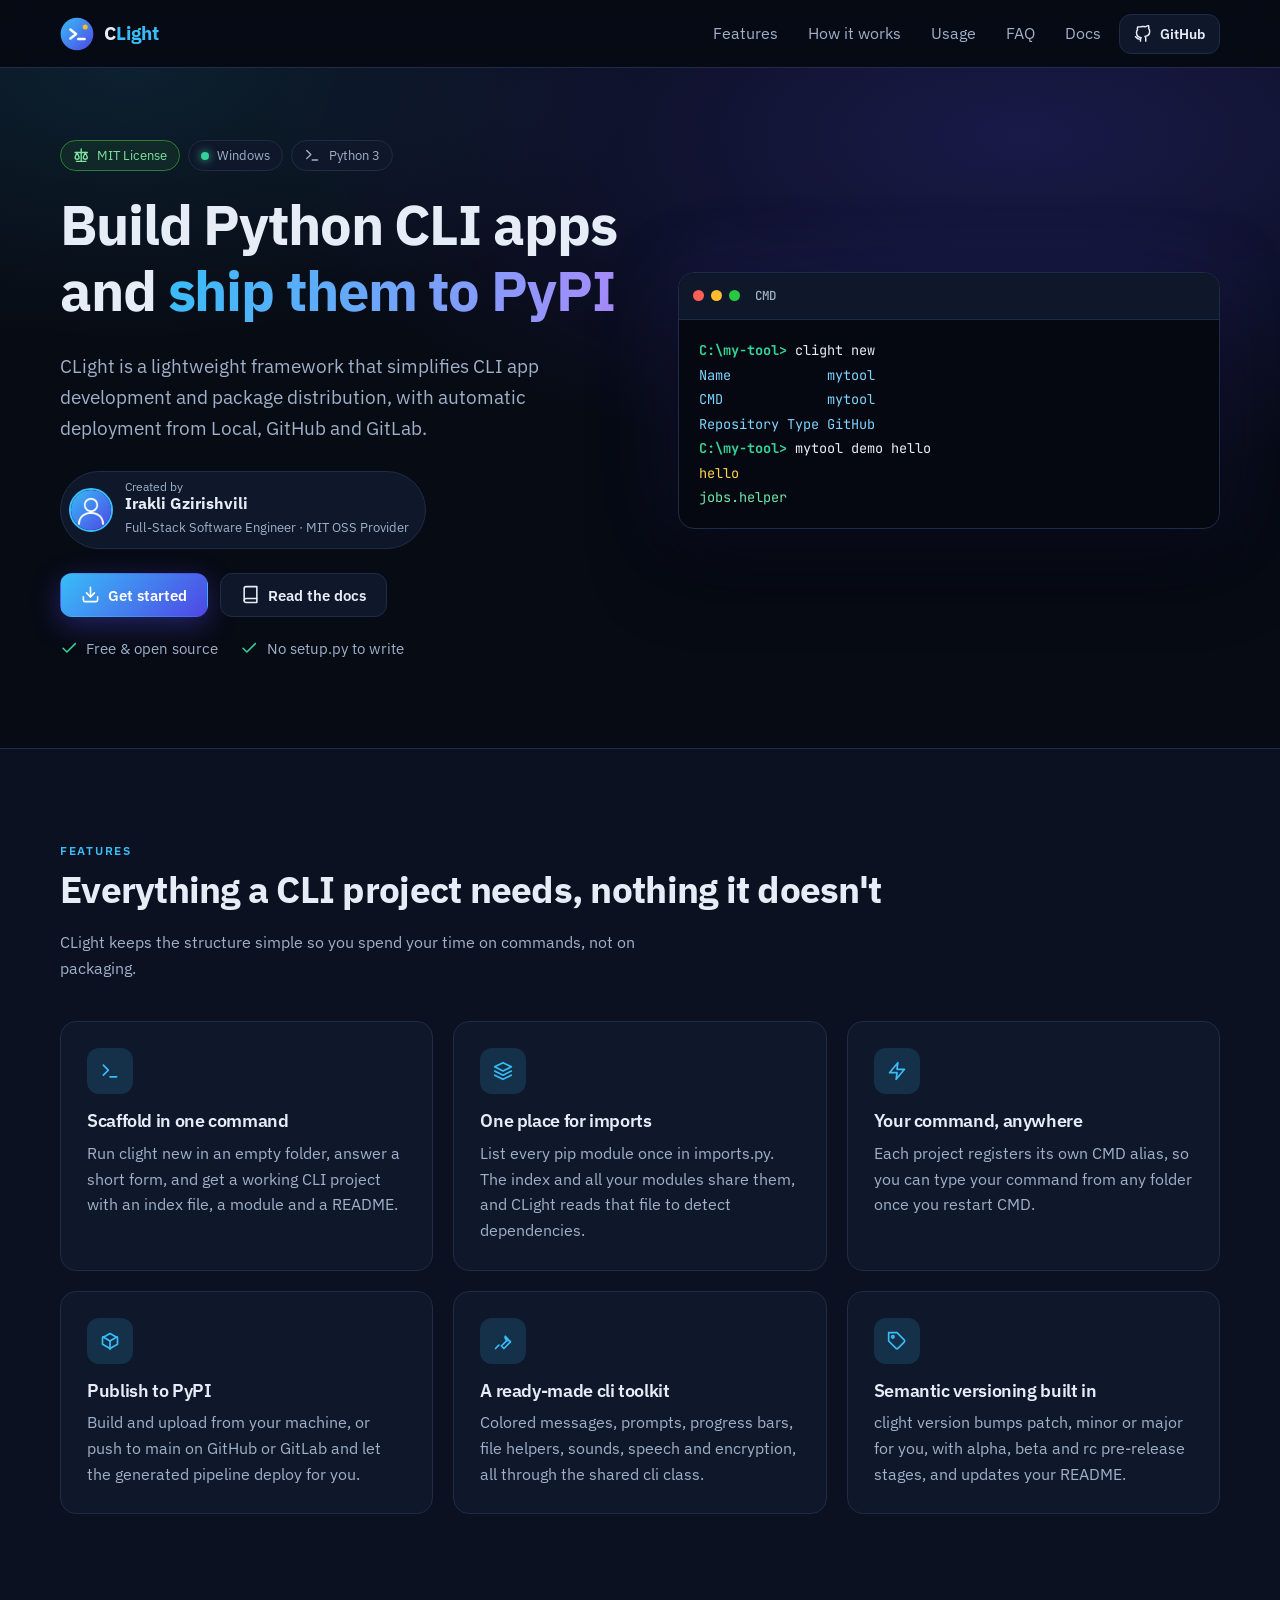
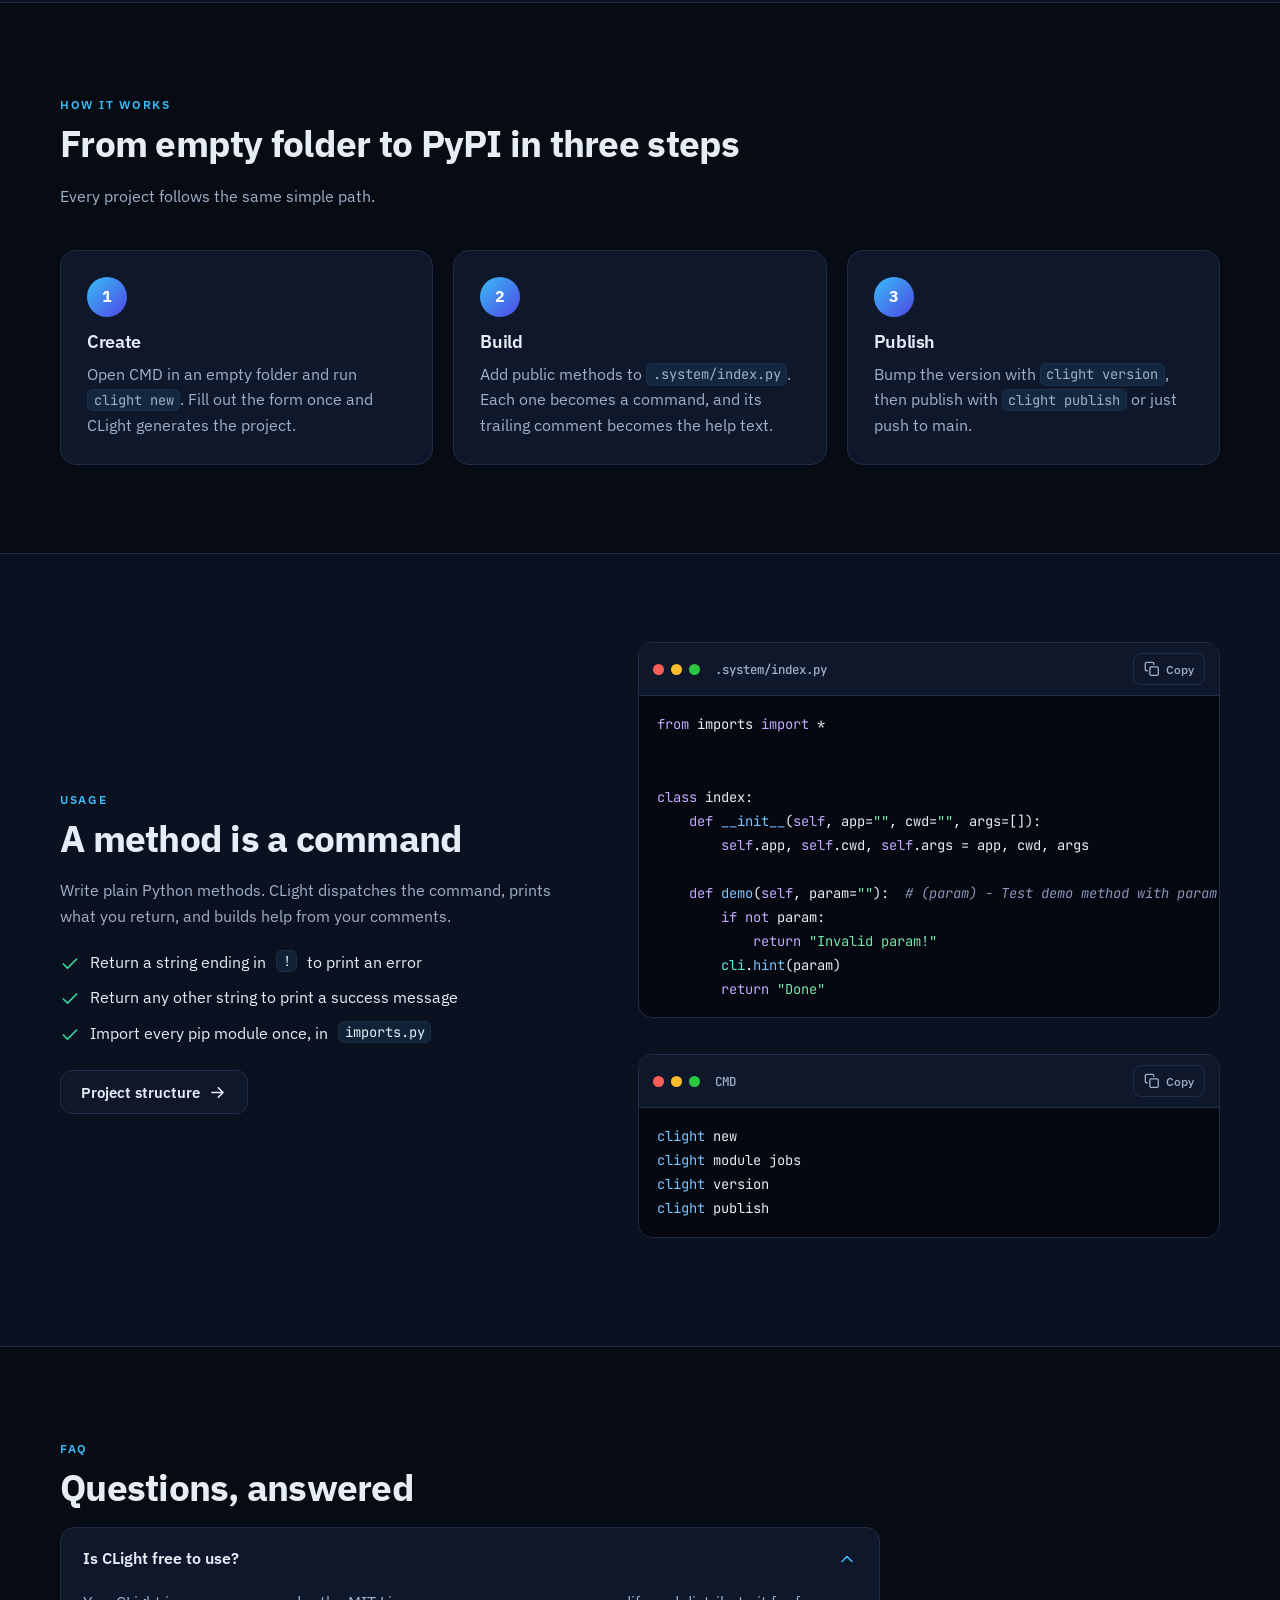
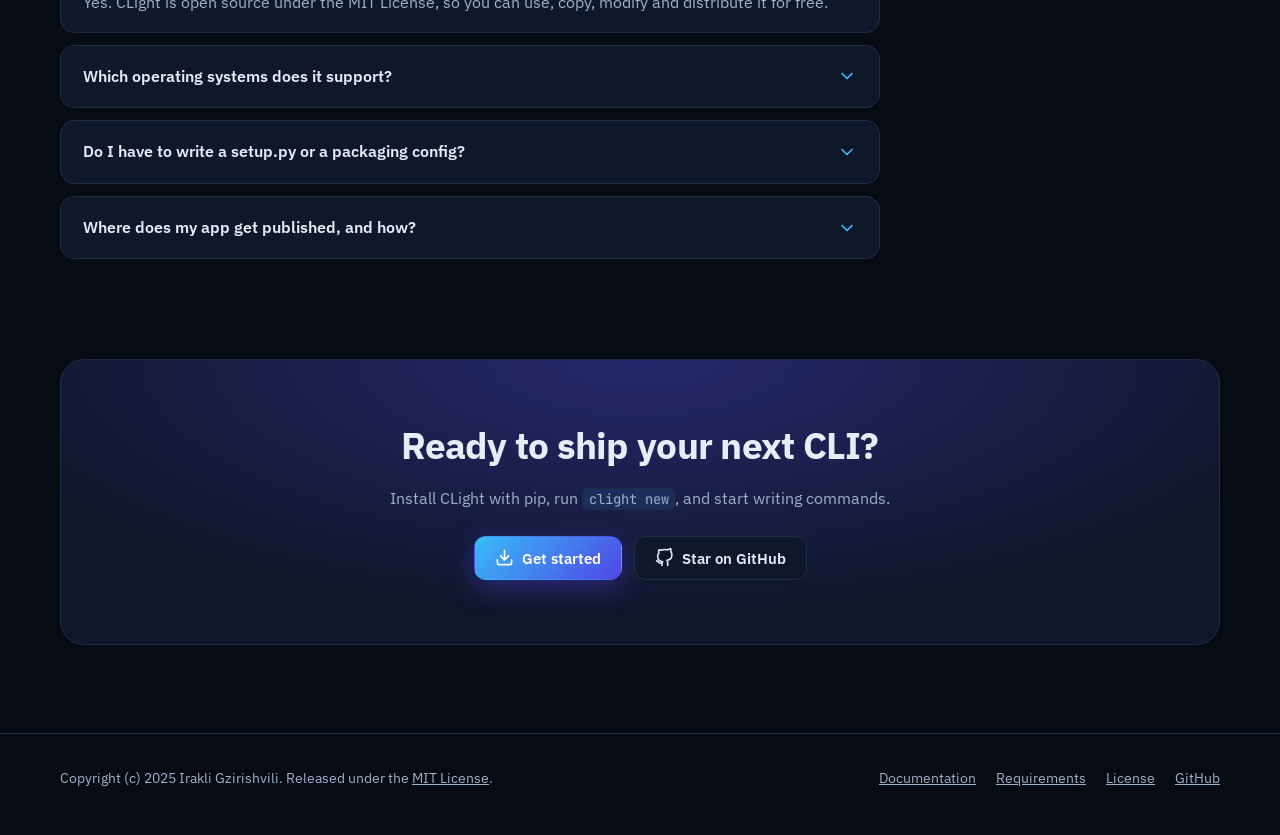
==== docs/index.html @ ecd93e0c "+ OSS Landing Website" ====
<!doctype html>
<html lang="en">
<head>
<meta charset="utf-8">
<meta name="viewport" content="width=device-width, initial-scale=1">
<title>CLight: Python CLI Framework to Build and Publish to PyPI</title>
<meta name="description" content="CLight is a lightweight Python framework to scaffold CLI apps, run them as global commands and publish them to PyPI from Local, GitHub or GitLab.">
<meta name="keywords" content="python cli framework, cli app generator, publish to pypi, pypi packaging, python command line, scaffold cli, semantic versioning, github actions pypi, gitlab ci pypi, windows cli, clight">
<meta name="author" content="Irakli Gzirishvili">
<meta name="robots" content="index, follow, max-image-preview:large">
<meta name="theme-color" content="#070b14">
<link rel="canonical" href="https://ig-ongit.github.io/CLight/">
<meta property="og:type" content="website">
<meta property="og:site_name" content="CLight">
<meta property="og:title" content="CLight: Python CLI Framework to Build and Publish to PyPI">
<meta property="og:description" content="CLight is a lightweight Python framework to scaffold CLI apps, run them as global commands and publish them to PyPI from Local, GitHub or GitLab.">
<meta property="og:url" content="https://ig-ongit.github.io/CLight/">
<meta property="og:image" content="https://ig-ongit.github.io/CLight/assets/github.png">
<meta property="og:image:width" content="1280">
<meta property="og:image:height" content="640">
<meta property="og:image:alt" content="CLight logo with the slogan Build Python CLIs. Ship them to PyPI.">
<meta name="twitter:card" content="summary_large_image">
<meta name="twitter:title" content="CLight: Python CLI Framework to Build and Publish to PyPI">
<meta name="twitter:description" content="CLight is a lightweight Python framework to scaffold CLI apps, run them as global commands and publish them to PyPI from Local, GitHub or GitLab.">
<meta name="twitter:image" content="https://ig-ongit.github.io/CLight/assets/github.png">
<link rel="icon" type="image/svg+xml" href="assets/favicon.svg">
<link rel="preconnect" href="https://fonts.googleapis.com">
<link rel="preconnect" href="https://fonts.gstatic.com" crossorigin>
<link href="https://fonts.googleapis.com/css2?family=IBM+Plex+Sans:wght@400;500;600;700&family=JetBrains+Mono:wght@400;500;700&display=swap" rel="stylesheet">
<link rel="stylesheet" href="assets/style.css">
<script type="application/ld+json">{"@context": "https://schema.org", "@graph": [{"@type": "SoftwareApplication", "name": "CLight", "operatingSystem": "Windows", "applicationCategory": "DeveloperApplication", "description": "CLight is a lightweight Python framework that simplifies CLI app development and PyPI package distribution, with Local, GitHub and GitLab deployment.", "url": "https://ig-ongit.github.io/CLight/", "image": "https://ig-ongit.github.io/CLight/assets/github.png", "downloadUrl": "https://pypi.org/project/clight/", "license": "https://opensource.org/licenses/MIT", "offers": {"@type": "Offer", "price": "0", "priceCurrency": "USD"}, "author": {"@type": "Person", "name": "Irakli Gzirishvili", "url": "https://github.com/IG-onGit"}}, {"@type": "FAQPage", "mainEntity": [{"@type": "Question", "name": "Is CLight free to use?", "acceptedAnswer": {"@type": "Answer", "text": "Yes. CLight is open source under the MIT License, so you can use, copy, modify and distribute it for free."}}, {"@type": "Question", "name": "Which operating systems does it support?", "acceptedAnswer": {"@type": "Answer", "text": "CLight itself targets Microsoft Windows: it registers its command aliases as .bat files and adds them to your PATH through the Windows registry. When you create a project you can pick its own target OS: OS Independent, Microsoft / Windows, POSIX / Linux or MacOS."}}, {"@type": "Question", "name": "Do I have to write a setup.py or a packaging config?", "acceptedAnswer": {"@type": "Answer", "text": "No. When you publish, CLight builds the package for you. It reads your imports.py file to detect third-party dependencies and fills in the setup.py it needs, so you only write commands."}}, {"@type": "Question", "name": "Where does my app get published, and how?", "acceptedAnswer": {"@type": "Answer", "text": "To PyPI. A Local project is published from your Windows machine with clight publish. A GitHub or GitLab project is deployed automatically when you push to the main branch."}}]}]}</script>
</head>
<body>
<a class="skip" href="#main">Skip to content</a>
<svg width="0" height="0" style="position:absolute" aria-hidden="true"><defs><symbol id="i-terminal" viewBox="0 0 24 24"><path d="M4 17l6-6-6-6"/><path d="M12 19h8"/></symbol><symbol id="i-zap" viewBox="0 0 24 24"><path d="M13 2L3 14h9l-1 8 10-12h-9z"/></symbol><symbol id="i-layers" viewBox="0 0 24 24"><path d="M12 2l10 5-10 5L2 7z"/><path d="M2 17l10 5 10-5"/><path d="M2 12l10 5 10-5"/></symbol><symbol id="i-box" viewBox="0 0 24 24"><path d="M21 8l-9-5-9 5v8l9 5 9-5z"/><path d="M3.3 7L12 12l8.7-5"/><path d="M12 22V12"/></symbol><symbol id="i-tool" viewBox="0 0 24 24"><path d="M14.7 6.3a4 4 0 005 5L21 13l-8 8-3-3 8-8z"/><path d="M3 21l4-4"/></symbol><symbol id="i-tag" viewBox="0 0 24 24"><path d="M20.6 13.4l-7.2 7.2a2 2 0 01-2.8 0L2 12V2h10l8.6 8.6a2 2 0 010 2.8z"/><circle cx="7" cy="7" r="1.5"/></symbol><symbol id="i-github" viewBox="0 0 24 24"><path d="M9 19c-5 1.5-5-2.5-7-3m14 6v-3.9a3.4 3.4 0 00-1-2.6c3.1-.3 6.400-1.500 6.400-7a5.400 5.400 0 00-1.500-3.800 5 5 0 00-.1-3.800s-1.200-.3-3.900 1.500a13.400 13.400 0 00-7 0C6.200 2.400 5 2.700 5 2.700a5 5 0 00-.1 3.800A5.400 5.400 0 003.400 10.300c0 5.500 3.300 6.700 6.400 7a3.400 3.400 0 00-1 2.600V22"/></symbol><symbol id="i-download" viewBox="0 0 24 24"><path d="M21 15v4a2 2 0 01-2 2H5a2 2 0 01-2-2v-4"/><path d="M7 10l5 5 5-5"/><path d="M12 15V3"/></symbol><symbol id="i-book" viewBox="0 0 24 24"><path d="M4 19.500A2.500 2.500 0 016.500 17H20V2H6.500A2.500 2.500 0 004 4.500z"/><path d="M4 19.500A2.500 2.500 0 006.500 22H20v-5"/></symbol><symbol id="i-copy" viewBox="0 0 24 24"><rect x="9" y="9" width="13" height="13" rx="2"/><path d="M5 15H4a2 2 0 01-2-2V4a2 2 0 012-2h9a2 2 0 012 2v1"/></symbol><symbol id="i-check" viewBox="0 0 24 24"><path d="M20 6L9 17l-5-5"/></symbol><symbol id="i-menu" viewBox="0 0 24 24"><path d="M3 6h18M3 12h18M3 18h18"/></symbol><symbol id="i-x" viewBox="0 0 24 24"><path d="M18 6L6 18M6 6l12 12"/></symbol><symbol id="i-chevron" viewBox="0 0 24 24"><path d="M6 9l6 6 6-6"/></symbol><symbol id="i-arrow" viewBox="0 0 24 24"><path d="M5 12h14M13 6l6 6-6 6"/></symbol><symbol id="i-arrow-l" viewBox="0 0 24 24"><path d="M19 12H5M11 6l-6 6 6 6"/></symbol><symbol id="i-scale" viewBox="0 0 24 24"><path d="M12 3v18M5 21h14M3 8h18"/><path d="M6 8l-3 7a3 3 0 006 0zM18 8l-3 7a3 3 0 006 0z"/></symbol><symbol id="i-user" viewBox="0 0 24 24"><path d="M20 21v-2a4 4 0 00-4-4H8a4 4 0 00-4 4v2"/><circle cx="12" cy="7" r="4"/></symbol><symbol id="i-cpu" viewBox="0 0 24 24"><rect x="4" y="4" width="16" height="16" rx="2"/><rect x="9" y="9" width="6" height="6"/><path d="M9 1v3M15 1v3M9 20v3M15 20v3M20 9h3M20 14h3M1 9h3M1 14h3"/></symbol><symbol id="i-folder" viewBox="0 0 24 24"><path d="M22 19a2 2 0 01-2 2H4a2 2 0 01-2-2V5a2 2 0 012-2h5l2 3h9a2 2 0 012 2z"/></symbol><symbol id="i-compass" viewBox="0 0 24 24"><circle cx="12" cy="12" r="10"/><path d="M16.200 7.800l-2.100 6.300-6.300 2.100 2.100-6.300z"/></symbol><symbol id="i-lock" viewBox="0 0 24 24"><rect x="3" y="11" width="18" height="11" rx="2"/><path d="M7 11V7a5 5 0 0110 0v4"/></symbol><symbol id="i-mic" viewBox="0 0 24 24"><rect x="9" y="2" width="6" height="12" rx="3"/><path d="M19 10v2a7 7 0 01-14 0v-2M12 19v3"/></symbol><symbol id="i-twitter-x" viewBox="0 0 24 24"><path d="M4 4l16 16M20 4L4 20"/></symbol><symbol id="i-linkedin" viewBox="0 0 24 24"><path d="M16 8a6 6 0 016 6v7h-4v-7a2 2 0 00-4 0v7h-4v-7a6 6 0 016-6z"/><rect x="2" y="9" width="4" height="12"/><circle cx="4" cy="4" r="2"/></symbol><symbol id="i-home" viewBox="0 0 24 24"><path d="M3 9l9-7 9 7v11a2 2 0 01-2 2H5a2 2 0 01-2-2z"/></symbol><symbol id="i-info" viewBox="0 0 24 24"><circle cx="12" cy="12" r="10"/><path d="M12 16v-4M12 8h.01"/></symbol><symbol id="i-alert" viewBox="0 0 24 24"><path d="M10.300 3.900L1.800 18a2 2 0 001.700 3h17a2 2 0 001.700-3L13.700 3.900a2 2 0 00-3.400 0z"/><path d="M12 9v4M12 17h.01"/></symbol></defs></svg>
<header class="site-header"><div class="container">
<a class="brand" href="./"><img src="assets/logo.svg" width="34" height="34" alt=""><span>C<span>Light</span></span></a>
<nav class="nav" id="site-nav" aria-label="Main"><a href="#features">Features</a><a href="#how">How it works</a><a href="#usage">Usage</a><a href="#faq">FAQ</a><a href="docs/">Docs</a><a class="btn btn-ghost btn-sm" href="https://github.com/IG-onGit/CLight" rel="noopener"><svg class="icon" aria-hidden="true"><use href="#i-github"/></svg>GitHub</a></nav>
<button class="burger" type="button" aria-controls="site-nav" aria-expanded="false" aria-label="Open menu"><svg class="icon" aria-hidden="true"><use href="#i-menu"/></svg></button>
</div></header>
<main id="main">
<section class="hero"><div class="container">
<div>
<div class="badges"><span class="badge mit"><svg class="icon" aria-hidden="true"><use href="#i-scale"/></svg>MIT License</span><span class="badge"><span class="dot"></span>Windows</span><span class="badge"><svg class="icon" aria-hidden="true"><use href="#i-terminal"/></svg>Python 3</span></div>
<h1>Build Python CLI apps and <span class="gradient">ship them to PyPI</span></h1>
<p class="lead">CLight is a lightweight framework that simplifies CLI app development and package distribution, with automatic deployment from Local, GitHub and GitLab.</p>
<a class="author-pill" href="docs/#author"><img src="assets/Irakli%20Gzirishvili.png" width="44" height="44" alt="Portrait of Irakli Gzirishvili"><span><small>Created by</small><strong>Irakli Gzirishvili</strong><em>Full-Stack Software Engineer · MIT OSS Provider</em></span></a>
<div class="cta-row"><a class="btn btn-primary" href="docs/#installation"><svg class="icon" aria-hidden="true"><use href="#i-download"/></svg>Get started</a><a class="btn btn-ghost" href="docs/"><svg class="icon" aria-hidden="true"><use href="#i-book"/></svg>Read the docs</a></div>
<ul class="trust"><li><svg class="icon" aria-hidden="true"><use href="#i-check"/></svg>Free &amp; open source</li><li><svg class="icon" aria-hidden="true"><use href="#i-check"/></svg>No setup.py to write</li></ul>
</div>
<div class="term" aria-hidden="true"><div class="term-bar"><i></i><i></i><i></i><b>CMD</b></div><div class="term-body"><span><b class="p">C:\my-tool&gt;</b> clight new</span><span class="in">Name            mytool</span><span class="in">CMD             mytool</span><span class="in">Repository Type GitHub</span><span><b class="p">C:\my-tool&gt;</b> mytool demo hello</span><span class="ht">hello</span><span class="ok">jobs.helper</span></div></div>
</div></section>

<section class="block alt" id="features"><div class="container">
<span class="eyebrow">Features</span><h2>Everything a CLI project needs, nothing it doesn't</h2>
<p class="section-intro">CLight keeps the structure simple so you spend your time on commands, not on packaging.</p>
<div class="grid"><article class="card"><div class="tile"><svg class="icon" aria-hidden="true"><use href="#i-terminal"/></svg></div><h3>Scaffold in one command</h3><p>Run clight new in an empty folder, answer a short form, and get a working CLI project with an index file, a module and a README.</p></article><article class="card"><div class="tile"><svg class="icon" aria-hidden="true"><use href="#i-layers"/></svg></div><h3>One place for imports</h3><p>List every pip module once in imports.py. The index and all your modules share them, and CLight reads that file to detect dependencies.</p></article><article class="card"><div class="tile"><svg class="icon" aria-hidden="true"><use href="#i-zap"/></svg></div><h3>Your command, anywhere</h3><p>Each project registers its own CMD alias, so you can type your command from any folder once you restart CMD.</p></article><article class="card"><div class="tile"><svg class="icon" aria-hidden="true"><use href="#i-box"/></svg></div><h3>Publish to PyPI</h3><p>Build and upload from your machine, or push to main on GitHub or GitLab and let the generated pipeline deploy for you.</p></article><article class="card"><div class="tile"><svg class="icon" aria-hidden="true"><use href="#i-tool"/></svg></div><h3>A ready-made cli toolkit</h3><p>Colored messages, prompts, progress bars, file helpers, sounds, speech and encryption, all through the shared cli class.</p></article><article class="card"><div class="tile"><svg class="icon" aria-hidden="true"><use href="#i-tag"/></svg></div><h3>Semantic versioning built in</h3><p>clight version bumps patch, minor or major for you, with alpha, beta and rc pre-release stages, and updates your README.</p></article></div>
</div></section>

<section class="block" id="how"><div class="container">
<span class="eyebrow">How it works</span><h2>From empty folder to PyPI in three steps</h2>
<p class="section-intro">Every project follows the same simple path.</p>
<ol class="steps">
<li><h3>Create</h3><p>Open CMD in an empty folder and run <code>clight new</code>. Fill out the form once and CLight generates the project.</p></li>
<li><h3>Build</h3><p>Add public methods to <code>.system/index.py</code>. Each one becomes a command, and its trailing comment becomes the help text.</p></li>
<li><h3>Publish</h3><p>Bump the version with <code>clight version</code>, then publish with <code>clight publish</code> or just push to main.</p></li>
</ol></div></section>

<section class="block alt" id="usage"><div class="container split">
<div><span class="eyebrow">Usage</span><h2>A method is a command</h2>
<p class="section-intro" style="margin-bottom:20px">Write plain Python methods. CLight dispatches the command, prints what you return, and builds help from your comments.</p>
<ul class="checks"><li><svg class="icon" aria-hidden="true"><use href="#i-check"/></svg>Return a string ending in <code>!</code> to print an error</li><li><svg class="icon" aria-hidden="true"><use href="#i-check"/></svg>Return any other string to print a success message</li><li><svg class="icon" aria-hidden="true"><use href="#i-check"/></svg>Import every pip module once, in <code>imports.py</code></li></ul>
<a class="btn btn-ghost" href="docs/#project-structure">Project structure <svg class="icon" aria-hidden="true"><use href="#i-arrow"/></svg></a></div>
<div class="stack"><pre><code data-lang="py" data-title=".system/index.py">from imports import *


class index:
    def __init__(self, app="", cwd="", args=[]):
        self.app, self.cwd, self.args = app, cwd, args

    def demo(self, param=""):  # (param) - Test demo method with param
        if not param:
            return "Invalid param!"
        cli.hint(param)
        return "Done"</code></pre>
<pre><code data-lang="bash" data-title="CMD">clight new
clight module jobs
clight version
clight publish</code></pre></div></div></section>

<section class="block" id="faq"><div class="container"><div class="faq">
<span class="eyebrow">FAQ</span><h2>Questions, answered</h2>
<details open><summary>Is CLight free to use?<svg class="icon" aria-hidden="true"><use href="#i-chevron"/></svg></summary><p>Yes. CLight is open source under the MIT License, so you can use, copy, modify and distribute it for free.</p></details><details><summary>Which operating systems does it support?<svg class="icon" aria-hidden="true"><use href="#i-chevron"/></svg></summary><p>CLight itself targets Microsoft Windows: it registers its command aliases as .bat files and adds them to your PATH through the Windows registry. When you create a project you can pick its own target OS: OS Independent, Microsoft / Windows, POSIX / Linux or MacOS.</p></details><details><summary>Do I have to write a setup.py or a packaging config?<svg class="icon" aria-hidden="true"><use href="#i-chevron"/></svg></summary><p>No. When you publish, CLight builds the package for you. It reads your imports.py file to detect third-party dependencies and fills in the setup.py it needs, so you only write commands.</p></details><details><summary>Where does my app get published, and how?<svg class="icon" aria-hidden="true"><use href="#i-chevron"/></svg></summary><p>To PyPI. A Local project is published from your Windows machine with clight publish. A GitHub or GitLab project is deployed automatically when you push to the main branch.</p></details>
</div></div></section>

<section class="cta-band"><div class="container"><div class="cta-card"><h2>Ready to ship your next CLI?</h2><p>Install CLight with pip, run <code>clight new</code>, and start writing commands.</p>
<div class="cta-row"><a class="btn btn-primary" href="docs/#installation"><svg class="icon" aria-hidden="true"><use href="#i-download"/></svg>Get started</a><a class="btn btn-ghost" href="https://github.com/IG-onGit/CLight" rel="noopener"><svg class="icon" aria-hidden="true"><use href="#i-github"/></svg>Star on GitHub</a></div></div></div></section>
</main>
<footer class="site-footer"><div class="container">
<p>Copyright (c) 2025 Irakli Gzirishvili. Released under the <a href="docs/#license">MIT License</a>.</p>
<nav aria-label="Footer"><a href="docs/">Documentation</a><a href="docs/#requirements">Requirements</a><a href="docs/#license">License</a><a href="https://github.com/IG-onGit/CLight" rel="noopener">GitHub</a></nav>
</div></footer>
<script src="assets/main.js" defer></script>
</body>
</html>
---- docs/assets/style.css ----
:root{--bg:#070b14;--bg-2:#0b1120;--surface:#0f172a;--surface-2:#141e35;--border:#1f2c47;--text:#e6edf7;--muted:#9fb0c9;
--primary:#38bdf8;--primary-strong:#4f46e5;--primary-soft:#7dd3fc;--accent:#34d399;--warn:#fb923c;--code-bg:#050810;
--tok-comment:#8a94b8;--tok-string:#6ee7a8;--tok-number:#fdba74;--tok-keyword:#c4a7ff;--tok-func:#7cc4ff;--tok-prop:#5eead4;--tok-flag:#fcd34d;--tok-punct:#9aa7c2;--tok-type:#f9a8d4;
--radius:16px;--header-h:68px;--font:"IBM Plex Sans",system-ui,-apple-system,"Segoe UI",Roboto,sans-serif;--mono:"JetBrains Mono",ui-monospace,SFMono-Regular,Consolas,monospace;color-scheme:dark}
*{box-sizing:border-box}html{scroll-behavior:smooth;scroll-padding-top:84px}
body{margin:0;background:var(--bg);color:var(--text);font:400 16px/1.6 var(--font);-webkit-font-smoothing:antialiased;overflow-x:hidden}
img{max-width:100%;display:block}a{color:var(--primary-soft)}h1,h2,h3{line-height:1.18;margin:0 0 .5em;letter-spacing:-.02em}
h1{font-size:clamp(2.1rem,5vw,3.5rem);font-weight:700}h2{font-size:clamp(1.6rem,3.4vw,2.3rem);font-weight:700}h3{font-size:1.15rem;font-weight:600}
p{margin:0 0 1em}.lead{font-size:clamp(1.05rem,1.8vw,1.2rem);color:var(--muted);max-width:56ch}
.container{width:min(1160px,100% - 32px);margin-inline:auto}
.icon{width:1.25em;height:1.25em;fill:none;stroke:currentColor;stroke-width:2;stroke-linecap:round;stroke-linejoin:round;flex:none}
.skip{position:absolute;left:-999px;top:8px;background:var(--primary);color:#001;padding:10px 16px;border-radius:8px;z-index:100}.skip:focus{left:8px}
:focus-visible{outline:2px solid var(--accent);outline-offset:3px;border-radius:6px}
.gradient{background:linear-gradient(100deg,var(--primary),#a78bfa);-webkit-background-clip:text;background-clip:text;color:transparent}
/* header */
.site-header{position:sticky;top:0;z-index:50;height:var(--header-h);background:rgba(7,11,20,.8);backdrop-filter:blur(14px);border-bottom:1px solid var(--border)}
.site-header .container{height:100%;display:flex;align-items:center;justify-content:space-between;gap:16px}
.brand{display:flex;align-items:center;gap:10px;color:var(--text);text-decoration:none;font-weight:700;font-size:1.2rem;position:relative;z-index:2}
.brand img{width:34px;height:34px}.brand span span{color:var(--primary)}
.nav{display:flex;align-items:center;gap:6px}.nav a:not(.btn){color:var(--muted);text-decoration:none;padding:10px 12px;border-radius:10px;transition:color .2s,background .2s}
.nav a:not(.btn):hover{color:var(--text);background:var(--surface)}
.burger{display:none;position:relative;z-index:2;min-width:44px;min-height:44px;background:var(--surface);border:1px solid var(--border);color:var(--text);border-radius:12px;cursor:pointer;align-items:center;justify-content:center}
/* buttons */
.btn{display:inline-flex;align-items:center;justify-content:center;gap:8px;min-height:44px;padding:0 20px;border-radius:12px;font:600 .95rem var(--font);text-decoration:none;cursor:pointer;border:1px solid transparent;transition:transform .15s,border-color .2s,box-shadow .25s,background .2s}
.btn:hover{transform:translateY(-1px)}.btn-primary{background:linear-gradient(135deg,var(--primary),var(--primary-strong));color:#fff;box-shadow:0 8px 28px rgba(79,70,229,.4)}
.btn-primary:hover{box-shadow:0 10px 34px rgba(56,189,248,.45)}.btn-ghost{background:var(--surface);border-color:var(--border);color:var(--text)}.btn-ghost:hover{border-color:var(--primary)}.btn-sm{min-height:40px;padding:0 14px;font-size:.88rem}
.badges{display:flex;flex-wrap:wrap;gap:8px;margin-bottom:20px}.badge{display:inline-flex;align-items:center;gap:8px;border:1px solid var(--border);background:var(--surface);color:var(--muted);border-radius:999px;padding:4px 12px;font-size:.82rem}
.badge.mit{color:#7ee2a0;border-color:#2e7d32;background:rgba(46,125,50,.15)}.dot{width:8px;height:8px;border-radius:50%;background:var(--accent);box-shadow:0 0 10px var(--accent)}
/* hero */
.hero{padding:72px 0 88px;background:radial-gradient(60% 50% at 80% 10%,rgba(79,70,229,.25),transparent),radial-gradient(40% 40% at 10% 0,rgba(56,189,248,.12),transparent)}
.hero .container{display:grid;grid-template-columns:1.05fr 1fr;gap:48px;align-items:center}
.author-pill{display:inline-flex;align-items:center;gap:12px;text-decoration:none;color:var(--text);margin:8px 0 24px;padding:8px 16px 8px 8px;border:1px solid var(--border);border-radius:999px;background:var(--surface)}
.author-pill img,.author-card img{border-radius:50%;object-fit:cover;border:2px solid var(--primary)}.author-pill img{width:44px;height:44px}
.author-pill small{display:block;color:var(--muted);font-size:.72rem;line-height:1.2}.author-pill strong{display:block;line-height:1.3}.author-pill em{font-style:normal;color:var(--muted);font-size:.8rem}
.cta-row{display:flex;flex-wrap:wrap;gap:12px;margin-bottom:20px}.trust{display:flex;flex-wrap:wrap;gap:8px 22px;list-style:none;padding:0;margin:0;color:var(--muted);font-size:.92rem}
.trust li{display:flex;align-items:center;gap:8px}.trust .icon{color:var(--accent)}
.term{background:var(--code-bg);border:1px solid var(--border);border-radius:var(--radius);box-shadow:0 30px 80px rgba(0,0,0,.55),0 0 80px rgba(79,70,229,.2);overflow:hidden;font:.85rem/1.8 var(--mono)}
.term-bar{display:flex;gap:7px;padding:12px 14px;background:var(--surface);border-bottom:1px solid var(--border);align-items:center}.term-bar i{width:11px;height:11px;border-radius:50%;background:#ff5f57}.term-bar i:nth-child(2){background:#febc2e}.term-bar i:nth-child(3){background:#28c840}
.term-bar b{margin-left:8px;font-weight:500;color:var(--muted);font-size:.78rem}.term-body{padding:18px 20px;overflow-x:auto;white-space:pre}
.term-body span{display:block;opacity:0;transform:translateY(8px);animation:rise .5s forwards}
.term-body span:nth-child(1){animation-delay:.2s}.term-body span:nth-child(2){animation-delay:.5s}.term-body span:nth-child(3){animation-delay:.8s}.term-body span:nth-child(4){animation-delay:1.1s}.term-body span:nth-child(5){animation-delay:1.4s}.term-body span:nth-child(6){animation-delay:1.7s}.term-body span:nth-child(7){animation-delay:2s}
@keyframes rise{to{opacity:1;transform:none}}.p{color:var(--accent)}.ok{color:var(--tok-string)}.in{color:var(--primary-soft)}.ht{color:var(--tok-flag)}.cm{color:var(--tok-comment)}
/* sections */
.block{padding:88px 0}.block.alt{background:var(--bg-2);border-block:1px solid var(--border)}
.eyebrow{display:inline-block;color:var(--primary);font:600 .78rem var(--font);text-transform:uppercase;letter-spacing:.14em;margin-bottom:10px}
.section-intro{max-width:62ch;color:var(--muted);margin-bottom:40px}
.grid{display:grid;grid-template-columns:repeat(3,1fr);gap:20px}
.card{background:var(--surface);border:1px solid var(--border);border-radius:var(--radius);padding:26px;transition:transform .25s,border-color .25s}.card:hover{transform:translateY(-3px);border-color:rgba(56,189,248,.5)}
.card p{color:var(--muted);margin:0}.tile{width:46px;height:46px;border-radius:12px;background:rgba(56,189,248,.15);color:var(--primary);display:grid;place-items:center;margin-bottom:16px}
.steps{list-style:none;padding:0;margin:0;display:grid;grid-template-columns:repeat(3,1fr);gap:20px;counter-reset:s}
.steps li{counter-increment:s;background:var(--surface);border:1px solid var(--border);border-radius:var(--radius);padding:26px}
.steps li::before{content:counter(s);display:grid;place-items:center;width:40px;height:40px;border-radius:50%;background:linear-gradient(135deg,var(--primary),var(--primary-strong));font-weight:700;margin-bottom:14px;color:#fff}.steps p{color:var(--muted);margin:0}
.split{display:grid;grid-template-columns:1fr 1.1fr;gap:48px;align-items:center}.checks{list-style:none;padding:0;margin:0 0 24px;display:grid;gap:10px}.checks li{display:flex;gap:10px;align-items:flex-start}.checks .icon{color:var(--accent);margin-top:.25em}
.stack{display:grid;gap:16px;min-width:0}
details{background:var(--surface);border:1px solid var(--border);border-radius:14px;margin-bottom:12px}summary{cursor:pointer;list-style:none;padding:18px 22px;font-weight:600;display:flex;justify-content:space-between;align-items:center;gap:12px;min-height:44px}
summary::-webkit-details-marker{display:none}summary .icon{transition:transform .25s;color:var(--primary)}details[open] summary .icon{transform:rotate(180deg)}details p{padding:0 22px;color:var(--muted)}
.faq{max-width:820px}.cta-band{padding:0 0 88px}.cta-card{text-align:center;border:1px solid var(--border);border-radius:24px;padding:64px 24px;background:radial-gradient(60% 90% at 50% 0,rgba(79,70,229,.35),transparent),var(--surface)}
.cta-card p{color:var(--muted);max-width:52ch;margin:0 auto 24px}.cta-card .cta-row{justify-content:center;margin:0}
.site-footer{border-top:1px solid var(--border);padding:32px 0;color:var(--muted);font-size:.9rem}.site-footer .container{display:flex;flex-wrap:wrap;justify-content:space-between;gap:16px}.site-footer nav{display:flex;flex-wrap:wrap;gap:6px 20px}.site-footer a{color:var(--muted)}.site-footer a:hover{color:var(--text)}
/* code */
.code{background:var(--code-bg);border:1px solid var(--border);border-radius:14px;overflow:hidden;margin:0 0 20px;min-width:0}.code-bar{display:flex;align-items:center;gap:7px;padding:10px 14px;background:var(--surface);border-bottom:1px solid var(--border)}
.code-bar i{width:11px;height:11px;border-radius:50%;background:#ff5f57}.code-bar i:nth-child(2){background:#febc2e}.code-bar i:nth-child(3){background:#28c840}.code-bar b{font:500 .78rem var(--mono);color:var(--muted);margin-left:8px;flex:1}
.copy{display:inline-flex;align-items:center;gap:6px;min-height:32px;padding:0 10px;background:transparent;color:var(--muted);border:1px solid var(--border);border-radius:8px;font:500 .78rem var(--font);cursor:pointer}.copy:hover{color:var(--text);border-color:var(--primary)}
.code pre{margin:0;padding:16px 18px;overflow-x:auto;font:400 .86rem/1.75 var(--mono);font-variant-ligatures:none;tab-size:2;color:var(--text)}.code code{font:inherit;font-variant-ligatures:none}
.tok-c{color:var(--tok-comment);font-style:italic}.tok-s{color:var(--tok-string)}.tok-n{color:var(--tok-number)}.tok-k{color:var(--tok-keyword)}.tok-f{color:var(--tok-func)}.tok-p{color:var(--tok-prop)}.tok-o{color:var(--tok-flag)}.tok-t{color:var(--tok-type)}.tok-x{color:var(--tok-punct)}
:not(pre)>code{font:.86em var(--mono);background:rgba(56,189,248,.1);border:1px solid var(--border);padding:.1em .4em;border-radius:6px}
/* docs */
.docs-layout{display:grid;grid-template-columns:270px minmax(0,820px);gap:48px;padding:48px 0 88px;justify-content:center}
.sidebar{position:sticky;top:calc(var(--header-h) + 24px);align-self:start;max-height:calc(100vh - var(--header-h) - 48px);overflow:auto}
.sidebar h4{font-size:.72rem;text-transform:uppercase;letter-spacing:.14em;color:var(--muted);margin:22px 0 8px}.sidebar h4:first-child{margin-top:0}
.sidebar a{display:block;color:var(--muted);text-decoration:none;padding:9px 12px;border-radius:10px;border-left:2px solid transparent}.sidebar a:hover{background:var(--surface);color:var(--text)}
.sidebar a[aria-current=true]{background:rgba(56,189,248,.1);color:var(--primary-soft);border-left-color:var(--primary)}.sidebar .mobile-only{display:none}
.js .doc-section{display:none}.js .doc-section.active{display:block;animation:fade .3s}@keyframes fade{from{opacity:0}to{opacity:1}}
.doc-section{margin-bottom:56px}.doc-section h1{font-size:clamp(1.9rem,4vw,2.6rem)}.doc-section h2{font-size:1.4rem;margin-top:1.8em}.doc-section ul,.doc-section ol{padding-left:1.3em}.doc-section li{margin-bottom:.4em}
.table-wrap{overflow-x:auto;margin:0 0 20px;border:1px solid var(--border);border-radius:12px}table{border-collapse:collapse;width:100%;font-size:.92rem}th,td{text-align:left;padding:11px 14px;border-bottom:1px solid var(--border);vertical-align:top}
th{text-transform:uppercase;font-size:.72rem;letter-spacing:.08em;color:var(--muted);background:var(--surface)}tr:last-child td{border-bottom:0}
.callout{display:flex;gap:12px;padding:16px 18px;border-radius:12px;border:1px solid rgba(52,211,153,.35);background:rgba(52,211,153,.08);margin:0 0 20px}.callout .icon{color:var(--accent);margin-top:.2em}.callout p{margin:0}.callout.warn{border-color:rgba(251,146,60,.4);background:rgba(251,146,60,.08)}.callout.warn .icon{color:var(--warn)}
.pager{display:flex;justify-content:space-between;gap:12px;margin-top:40px;padding-top:24px;border-top:1px solid var(--border)}.pager .btn:only-child:not([data-goto^=x]){margin-left:auto}
.license-box{max-height:340px;overflow:auto;background:var(--code-bg);border:1px solid var(--border);border-radius:12px;padding:16px;font:.8rem/1.6 var(--mono);white-space:pre-wrap;margin-bottom:16px}
.author-card{display:flex;gap:24px;align-items:center;background:var(--surface);border:1px solid var(--border);border-radius:var(--radius);padding:24px;margin-bottom:20px}.author-card img{width:112px;height:112px;border-width:3px}.author-card .links{display:flex;flex-wrap:wrap;gap:10px;margin-top:14px}
.nf{min-height:100vh;display:grid;place-items:center;text-align:center;padding:24px}.nf h1{font-size:5rem}
/* mobile menu */
@media(max-width:1024px){.grid{grid-template-columns:repeat(2,1fr)}.docs-layout{grid-template-columns:220px minmax(0,1fr);gap:32px}.hero .container,.split{grid-template-columns:1fr}}
@media(max-width:820px){
.burger{display:inline-flex}.site-header{background:var(--bg);backdrop-filter:none}.steps{grid-template-columns:1fr}
.nav,.sidebar{position:fixed;inset:0;height:100dvh;max-height:none;z-index:1;padding:calc(var(--header-h) + 24px) 24px 24px;background:radial-gradient(60% 40% at 50% 0,rgba(79,70,229,.35),transparent),var(--bg);flex-direction:column;justify-content:center;align-items:center;gap:8px;opacity:0;visibility:hidden;transform:scale(1.03);transition:opacity .25s,transform .25s,visibility .25s}
.menu-open .nav,.menu-open .sidebar{opacity:1;visibility:visible;transform:none}.menu-open{overflow:hidden}
.nav a:not(.btn){font-size:1.4rem;text-align:center}.sidebar{display:block;text-align:center;overflow:auto;padding-top:calc(var(--header-h) + 16px)}.sidebar a{font-size:1.1rem;border-left:0}.sidebar .mobile-only{display:block}
body.docs-page .nav{display:none}.docs-layout{display:block;padding-top:32px}}
@media(max-width:600px){.grid{grid-template-columns:1fr}.hero{padding-top:40px}.cta-row .btn{width:100%}.block{padding:64px 0}.author-card{flex-direction:column;text-align:center}.pager{flex-direction:column}}
@media(prefers-reduced-motion:reduce){*,*::before,*::after{animation-duration:.01ms!important;animation-delay:0s!important;transition-duration:.01ms!important;scroll-behavior:auto!important}.term-body span{opacity:1;transform:none}}
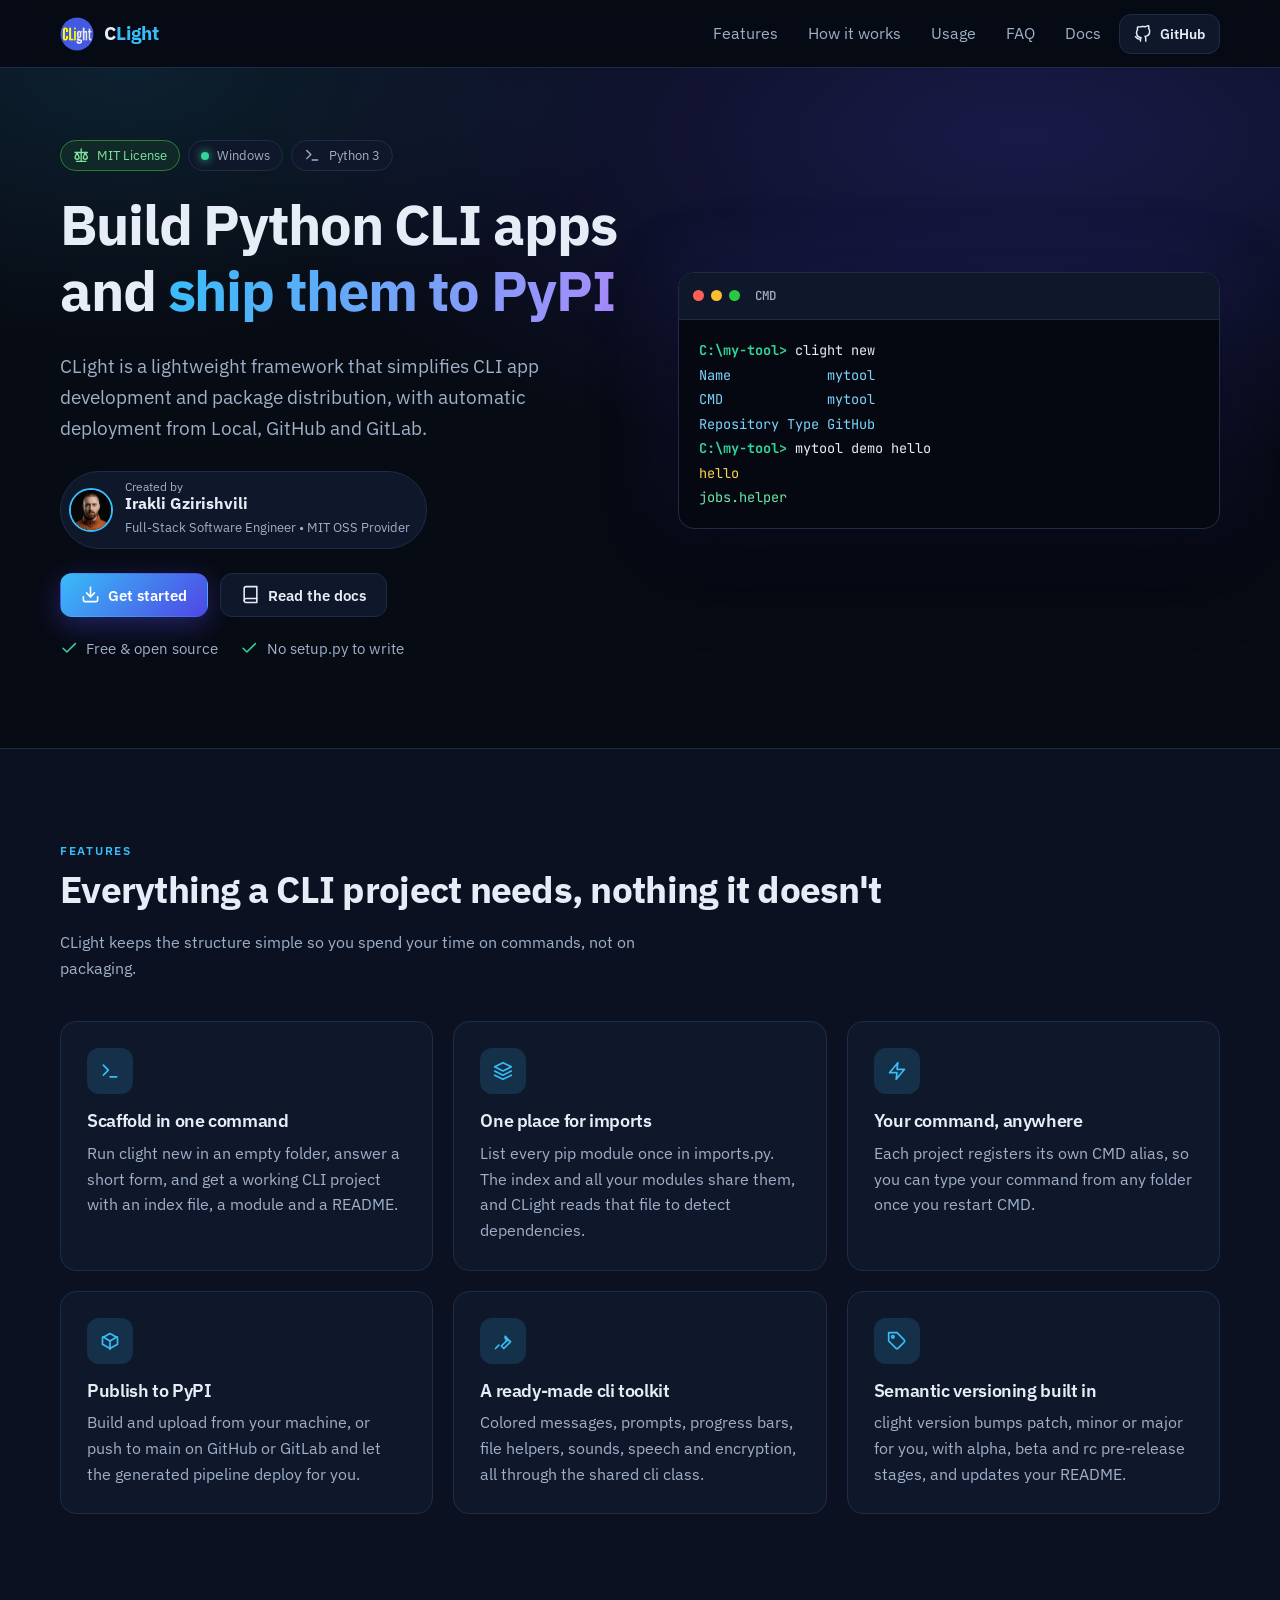
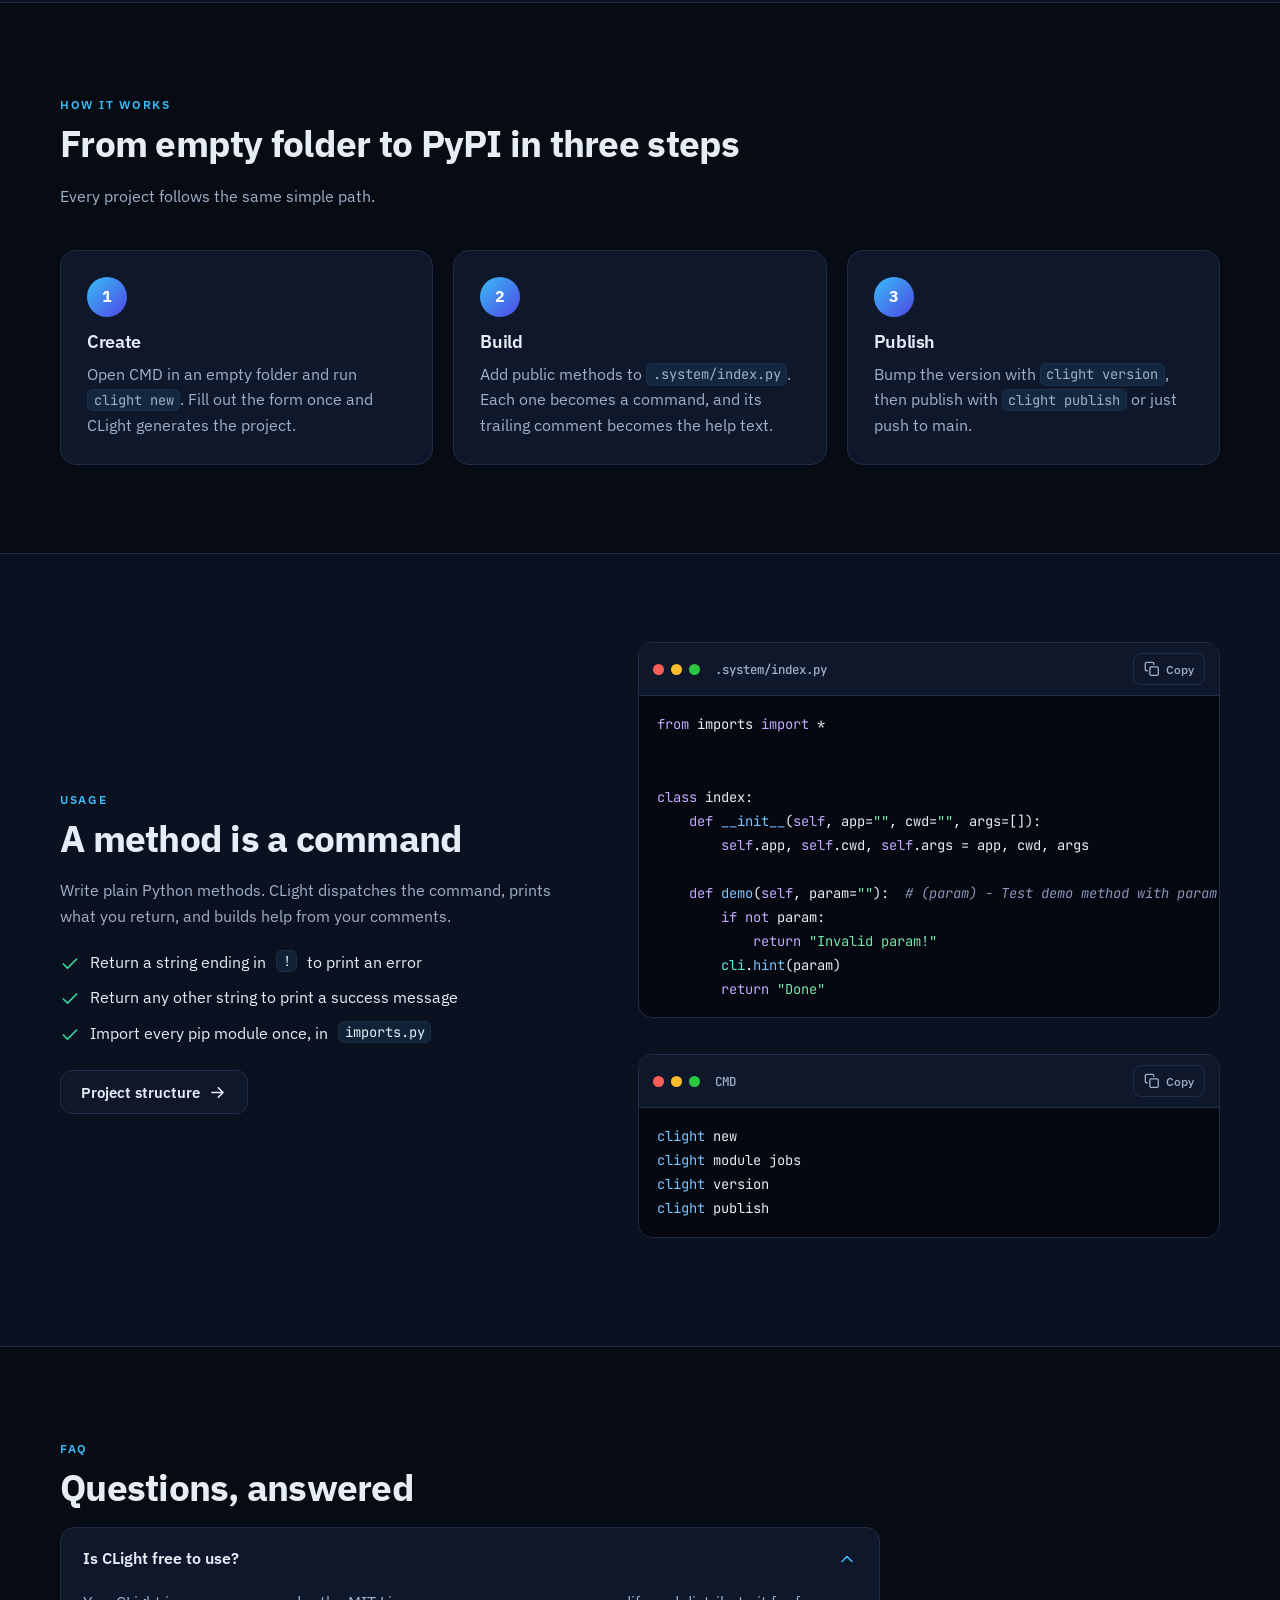
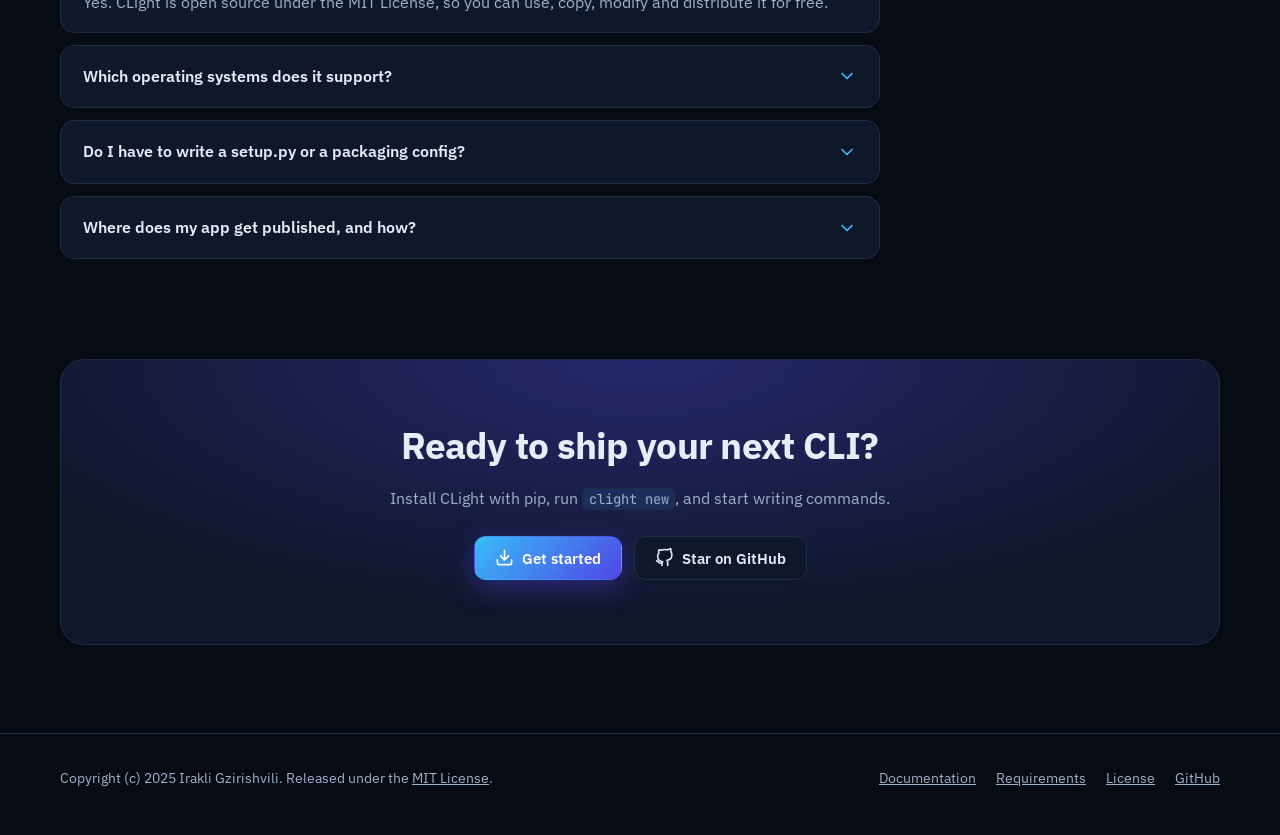
==== commit a85d1747: "+ Landing Website Update" ====
--- a/docs/index.html
+++ b/docs/index.html
@@ -29,6 +29,7 @@
 <link href="https://fonts.googleapis.com/css2?family=IBM+Plex+Sans:wght@400;500;600;700&family=JetBrains+Mono:wght@400;500;700&display=swap" rel="stylesheet">
 <link rel="stylesheet" href="assets/style.css">
 <script type="application/ld+json">{"@context": "https://schema.org", "@graph": [{"@type": "SoftwareApplication", "name": "CLight", "operatingSystem": "Windows", "applicationCategory": "DeveloperApplication", "description": "CLight is a lightweight Python framework that simplifies CLI app development and PyPI package distribution, with Local, GitHub and GitLab deployment.", "url": "https://ig-ongit.github.io/CLight/", "image": "https://ig-ongit.github.io/CLight/assets/github.png", "downloadUrl": "https://pypi.org/project/clight/", "license": "https://opensource.org/licenses/MIT", "offers": {"@type": "Offer", "price": "0", "priceCurrency": "USD"}, "author": {"@type": "Person", "name": "Irakli Gzirishvili", "url": "https://github.com/IG-onGit"}}, {"@type": "FAQPage", "mainEntity": [{"@type": "Question", "name": "Is CLight free to use?", "acceptedAnswer": {"@type": "Answer", "text": "Yes. CLight is open source under the MIT License, so you can use, copy, modify and distribute it for free."}}, {"@type": "Question", "name": "Which operating systems does it support?", "acceptedAnswer": {"@type": "Answer", "text": "CLight itself targets Microsoft Windows: it registers its command aliases as .bat files and adds them to your PATH through the Windows registry. When you create a project you can pick its own target OS: OS Independent, Microsoft / Windows, POSIX / Linux or MacOS."}}, {"@type": "Question", "name": "Do I have to write a setup.py or a packaging config?", "acceptedAnswer": {"@type": "Answer", "text": "No. When you publish, CLight builds the package for you. It reads your imports.py file to detect third-party dependencies and fills in the setup.py it needs, so you only write commands."}}, {"@type": "Question", "name": "Where does my app get published, and how?", "acceptedAnswer": {"@type": "Answer", "text": "To PyPI. A Local project is published from your Windows machine with clight publish. A GitHub or GitLab project is deployed automatically when you push to the main branch."}}]}]}</script>
+<meta name="google-site-verification" content="KW_FPvh6H9w-IPBSeRbdajFq0owdg60dTdN3nYFQ4sA" />
 </head>
 <body>
 <a class="skip" href="#main">Skip to content</a>
@@ -44,7 +45,7 @@
 <div class="badges"><span class="badge mit"><svg class="icon" aria-hidden="true"><use href="#i-scale"/></svg>MIT License</span><span class="badge"><span class="dot"></span>Windows</span><span class="badge"><svg class="icon" aria-hidden="true"><use href="#i-terminal"/></svg>Python 3</span></div>
 <h1>Build Python CLI apps and <span class="gradient">ship them to PyPI</span></h1>
 <p class="lead">CLight is a lightweight framework that simplifies CLI app development and package distribution, with automatic deployment from Local, GitHub and GitLab.</p>
-<a class="author-pill" href="docs/#author"><img src="assets/Irakli%20Gzirishvili.png" width="44" height="44" alt="Portrait of Irakli Gzirishvili"><span><small>Created by</small><strong>Irakli Gzirishvili</strong><em>Full-Stack Software Engineer · MIT OSS Provider</em></span></a>
+<a class="author-pill" href="docs/#author"><img src="assets/Irakli%20Gzirishvili.png" width="44" height="44" alt="Portrait of Irakli Gzirishvili"><span><small>Created by</small><strong>Irakli Gzirishvili</strong><em>Full-Stack Software Engineer • MIT OSS Provider</em></span></a>
 <div class="cta-row"><a class="btn btn-primary" href="docs/#installation"><svg class="icon" aria-hidden="true"><use href="#i-download"/></svg>Get started</a><a class="btn btn-ghost" href="docs/"><svg class="icon" aria-hidden="true"><use href="#i-book"/></svg>Read the docs</a></div>
 <ul class="trust"><li><svg class="icon" aria-hidden="true"><use href="#i-check"/></svg>Free &amp; open source</li><li><svg class="icon" aria-hidden="true"><use href="#i-check"/></svg>No setup.py to write</li></ul>
 </div>
